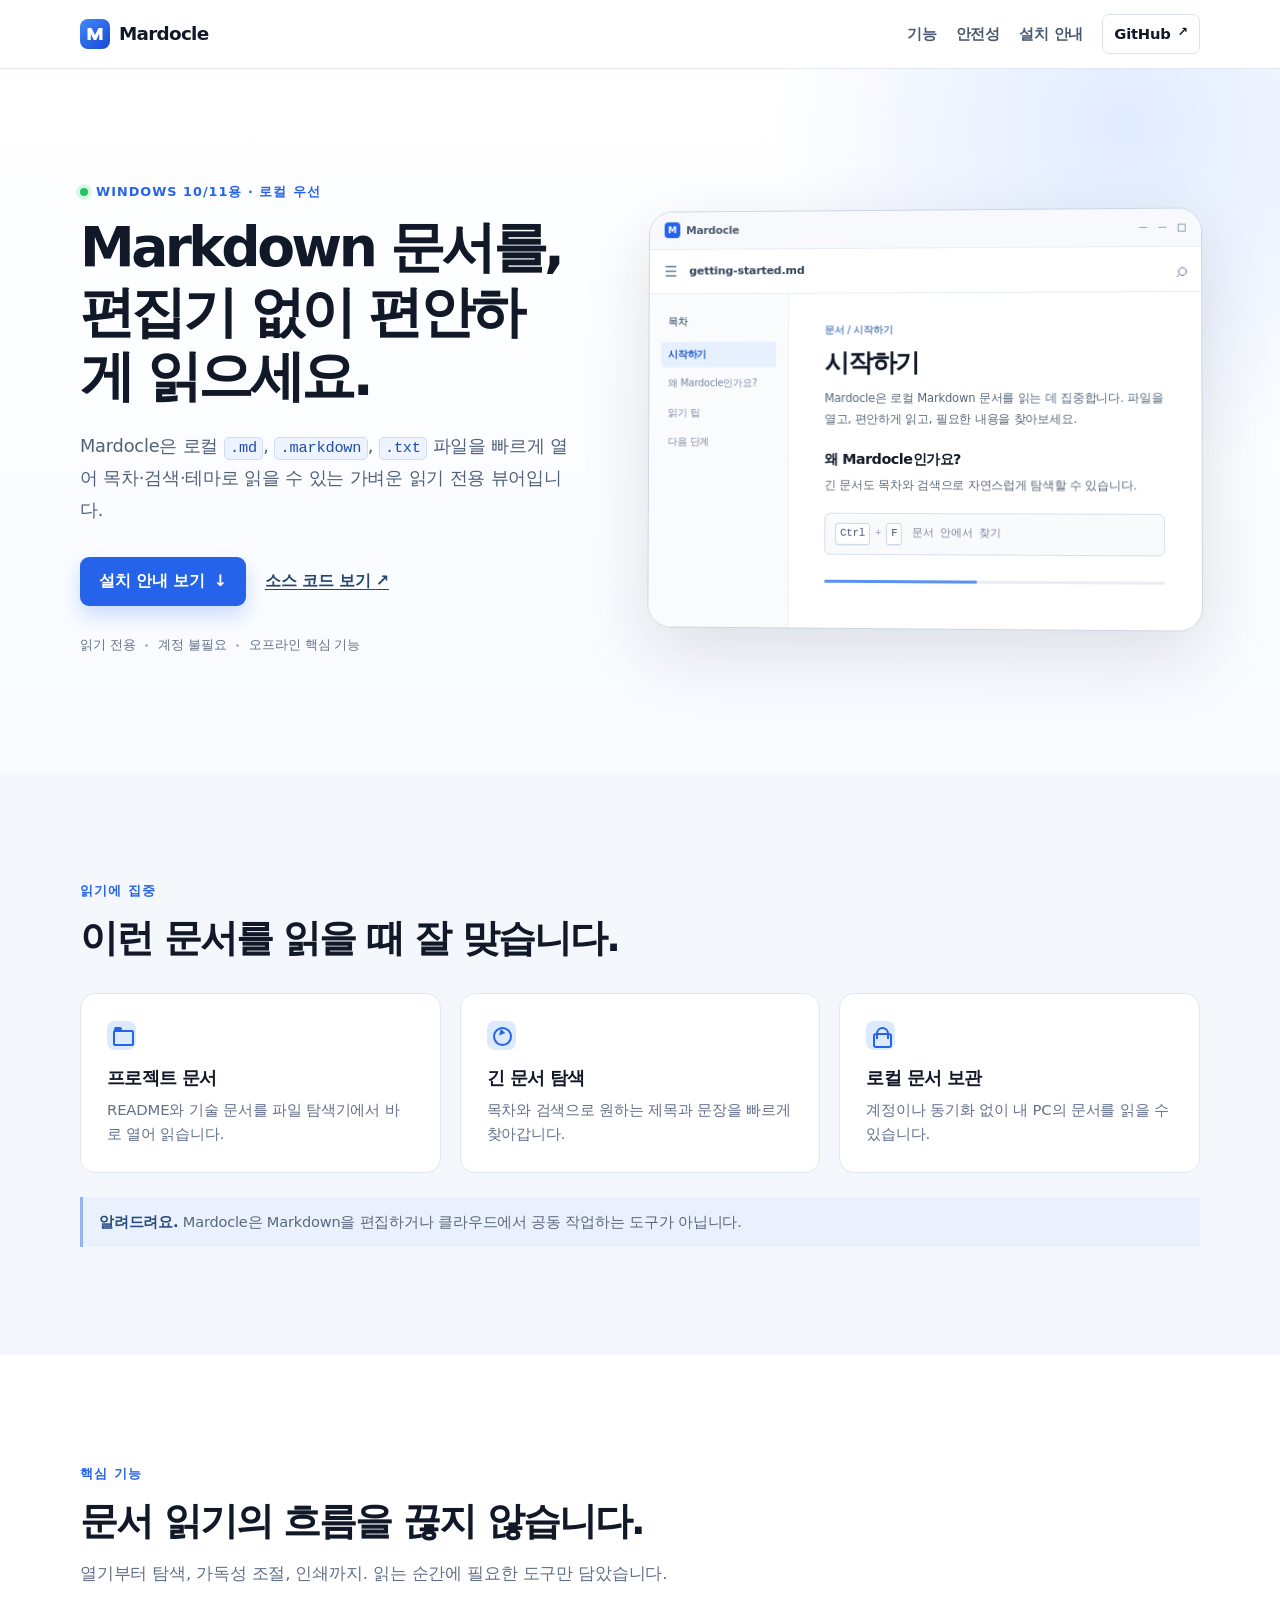
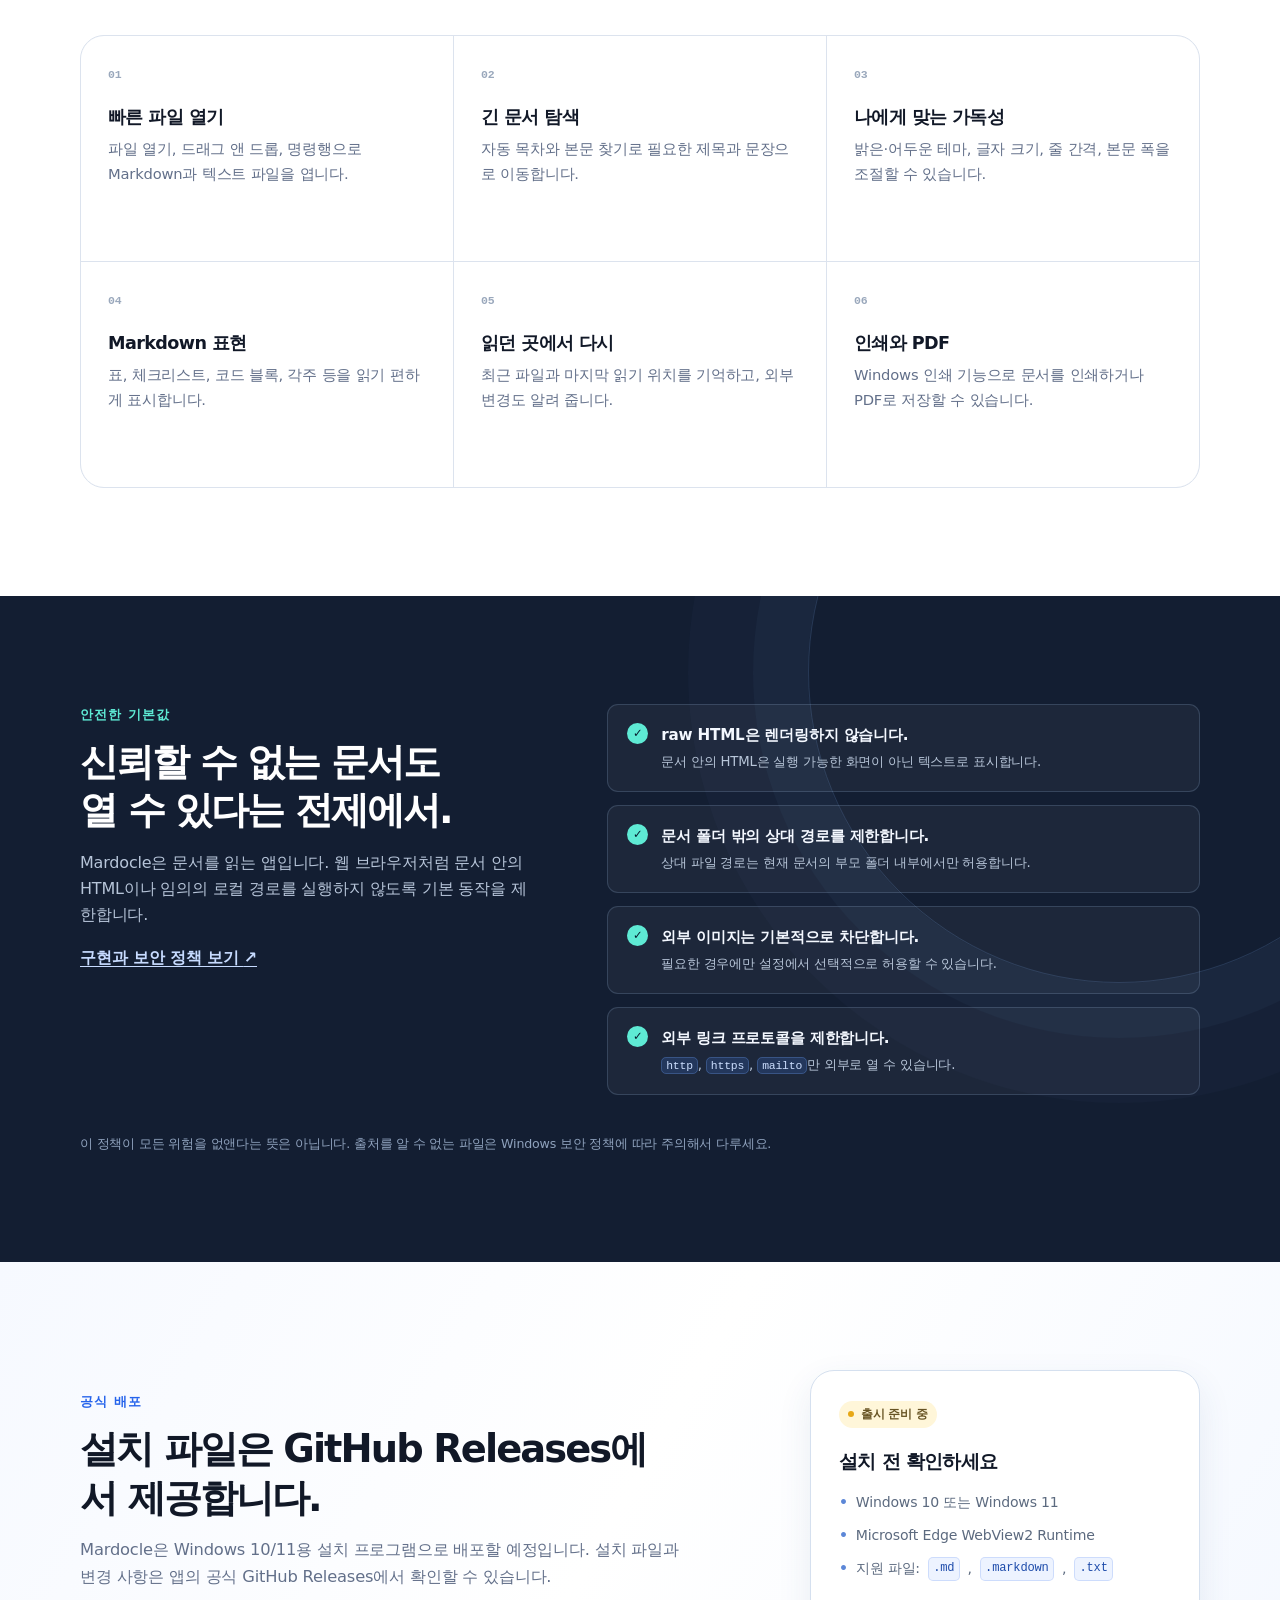
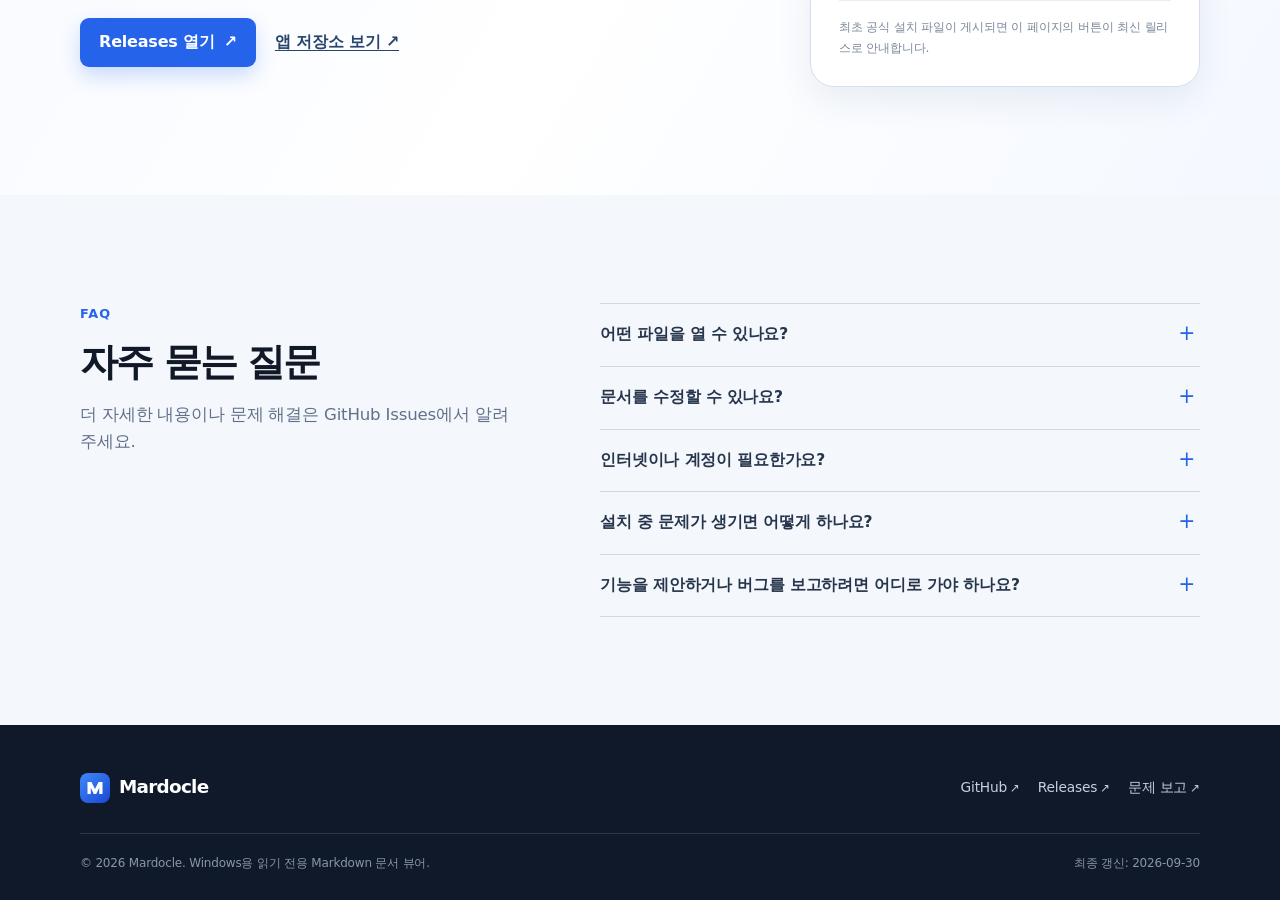
==== index.html @ ad7b530c "Add Mardocle website landing page" ====
<!doctype html>
<html lang="ko">
<head>
  <meta charset="utf-8">
  <meta name="viewport" content="width=device-width, initial-scale=1">
  <meta name="description" content="Mardocle은 Windows 10/11에서 로컬 Markdown 문서를 빠르고 안전하게 읽는 가벼운 읽기 전용 뷰어입니다.">
  <meta name="theme-color" content="#111827">
  <meta property="og:title" content="Mardocle — Windows용 읽기 전용 Markdown 뷰어">
  <meta property="og:description" content="로컬 Markdown 문서를 빠르고 안전하게 읽으세요.">
  <meta property="og:type" content="website">
  <meta property="og:url" content="https://mardocle.pages.dev/">
  <link rel="canonical" href="https://mardocle.pages.dev/">
  <link rel="icon" href="/assets/mardocle-mark.svg" type="image/svg+xml">
  <link rel="stylesheet" href="/styles.css">
  <title>Mardocle — Windows용 읽기 전용 Markdown 뷰어</title>
</head>
<body>
  <a class="skip-link" href="#main-content">본문으로 건너뛰기</a>

  <header class="site-header">
    <div class="container nav-shell">
      <a class="brand" href="#top" aria-label="Mardocle 홈">
        <img src="/assets/mardocle-mark.svg" width="32" height="32" alt="">
        <span>Mardocle</span>
      </a>
      <nav aria-label="주요 메뉴">
        <ul class="nav-list">
          <li><a href="#features">기능</a></li>
          <li><a href="#security">안전성</a></li>
          <li><a href="#download">설치 안내</a></li>
          <li><a class="nav-github" href="https://github.com/dpnzdy/mardocle" target="_blank" rel="noopener noreferrer">GitHub<span class="external-mark" aria-hidden="true">↗</span></a></li>
        </ul>
      </nav>
    </div>
  </header>

  <main id="main-content">
    <section id="top" class="hero section">
      <div class="container hero-grid">
        <div class="hero-copy">
          <p class="eyebrow"><span class="eyebrow-dot" aria-hidden="true"></span> Windows 10/11용 · 로컬 우선</p>
          <h1>Markdown 문서를,<br>편집기 없이 편안하게 읽으세요.</h1>
          <p class="hero-lead">Mardocle은 로컬 <code>.md</code>, <code>.markdown</code>, <code>.txt</code> 파일을 빠르게 열어 목차·검색·테마로 읽을 수 있는 가벼운 읽기 전용 뷰어입니다.</p>
          <div class="hero-actions">
            <a class="button button-primary" href="#download">설치 안내 보기 <span aria-hidden="true">↓</span></a>
            <a class="text-link" href="https://github.com/dpnzdy/mardocle" target="_blank" rel="noopener noreferrer">소스 코드 보기 <span aria-hidden="true">↗</span></a>
          </div>
          <ul class="hero-notes" aria-label="제품 요약">
            <li>읽기 전용</li>
            <li>계정 불필요</li>
            <li>오프라인 핵심 기능</li>
          </ul>
        </div>

        <div class="app-frame" aria-label="Mardocle 문서 읽기 화면 예시">
          <div class="window-titlebar">
            <span class="window-app"><span class="mini-mark" aria-hidden="true">M</span> Mardocle</span>
            <span class="window-controls" aria-hidden="true"><i></i><i></i><i></i></span>
          </div>
          <div class="window-toolbar">
            <span class="toolbar-button" aria-hidden="true">☰</span>
            <span class="toolbar-file">getting-started.md</span>
            <span class="toolbar-search" aria-hidden="true">⌕</span>
          </div>
          <div class="reader-layout">
            <aside class="toc-preview" aria-label="문서 목차 예시">
              <p>목차</p>
              <a class="active" href="#preview-title">시작하기</a>
              <a href="#preview-why">왜 Mardocle인가요?</a>
              <a href="#preview-tips">읽기 팁</a>
              <a href="#preview-next">다음 단계</a>
            </aside>
            <article class="doc-preview">
              <p class="preview-path">문서 / 시작하기</p>
              <h2 id="preview-title">시작하기</h2>
              <p>Mardocle은 로컬 Markdown 문서를 읽는 데 집중합니다. 파일을 열고, 편안하게 읽고, 필요한 내용을 찾아보세요.</p>
              <h3 id="preview-why">왜 Mardocle인가요?</h3>
              <p>긴 문서도 목차와 검색으로 자연스럽게 탐색할 수 있습니다.</p>
              <div class="preview-code"><span>Ctrl</span><b>+</b><span>F</span><em>문서 안에서 찾기</em></div>
              <div class="preview-progress"><span></span></div>
            </article>
          </div>
        </div>
      </div>
    </section>

    <section id="for-you" class="section section-soft">
      <div class="container">
        <div class="section-heading compact-heading">
          <p class="section-kicker">읽기에 집중</p>
          <h2>이런 문서를 읽을 때 잘 맞습니다.</h2>
        </div>
        <div class="use-grid">
          <article class="use-card">
            <span class="card-icon icon-folder" aria-hidden="true"></span>
            <h3>프로젝트 문서</h3>
            <p>README와 기술 문서를 파일 탐색기에서 바로 열어 읽습니다.</p>
          </article>
          <article class="use-card">
            <span class="card-icon icon-compass" aria-hidden="true"></span>
            <h3>긴 문서 탐색</h3>
            <p>목차와 검색으로 원하는 제목과 문장을 빠르게 찾아갑니다.</p>
          </article>
          <article class="use-card">
            <span class="card-icon icon-lock" aria-hidden="true"></span>
            <h3>로컬 문서 보관</h3>
            <p>계정이나 동기화 없이 내 PC의 문서를 읽을 수 있습니다.</p>
          </article>
        </div>
        <p class="scope-note"><strong>알려드려요.</strong> Mardocle은 Markdown을 편집하거나 클라우드에서 공동 작업하는 도구가 아닙니다.</p>
      </div>
    </section>

    <section id="features" class="section">
      <div class="container">
        <div class="section-heading">
          <p class="section-kicker">핵심 기능</p>
          <h2>문서 읽기의 흐름을 끊지 않습니다.</h2>
          <p>열기부터 탐색, 가독성 조절, 인쇄까지. 읽는 순간에 필요한 도구만 담았습니다.</p>
        </div>
        <div class="feature-grid">
          <article class="feature-card">
            <span class="feature-number">01</span>
            <h3>빠른 파일 열기</h3>
            <p>파일 열기, 드래그 앤 드롭, 명령행으로 Markdown과 텍스트 파일을 엽니다.</p>
          </article>
          <article class="feature-card">
            <span class="feature-number">02</span>
            <h3>긴 문서 탐색</h3>
            <p>자동 목차와 본문 찾기로 필요한 제목과 문장으로 이동합니다.</p>
          </article>
          <article class="feature-card">
            <span class="feature-number">03</span>
            <h3>나에게 맞는 가독성</h3>
            <p>밝은·어두운 테마, 글자 크기, 줄 간격, 본문 폭을 조절할 수 있습니다.</p>
          </article>
          <article class="feature-card">
            <span class="feature-number">04</span>
            <h3>Markdown 표현</h3>
            <p>표, 체크리스트, 코드 블록, 각주 등을 읽기 편하게 표시합니다.</p>
          </article>
          <article class="feature-card">
            <span class="feature-number">05</span>
            <h3>읽던 곳에서 다시</h3>
            <p>최근 파일과 마지막 읽기 위치를 기억하고, 외부 변경도 알려 줍니다.</p>
          </article>
          <article class="feature-card">
            <span class="feature-number">06</span>
            <h3>인쇄와 PDF</h3>
            <p>Windows 인쇄 기능으로 문서를 인쇄하거나 PDF로 저장할 수 있습니다.</p>
          </article>
        </div>
      </div>
    </section>

    <section id="security" class="section security-section">
      <div class="container security-grid">
        <div class="security-copy">
          <p class="section-kicker">안전한 기본값</p>
          <h2>신뢰할 수 없는 문서도<br>열 수 있다는 전제에서.</h2>
          <p>Mardocle은 문서를 읽는 앱입니다. 웹 브라우저처럼 문서 안의 HTML이나 임의의 로컬 경로를 실행하지 않도록 기본 동작을 제한합니다.</p>
          <a class="text-link light-link" href="https://github.com/dpnzdy/mardocle" target="_blank" rel="noopener noreferrer">구현과 보안 정책 보기 <span aria-hidden="true">↗</span></a>
        </div>
        <ul class="security-list">
          <li><span aria-hidden="true">✓</span><div><strong>raw HTML은 렌더링하지 않습니다.</strong><p>문서 안의 HTML은 실행 가능한 화면이 아닌 텍스트로 표시합니다.</p></div></li>
          <li><span aria-hidden="true">✓</span><div><strong>문서 폴더 밖의 상대 경로를 제한합니다.</strong><p>상대 파일 경로는 현재 문서의 부모 폴더 내부에서만 허용합니다.</p></div></li>
          <li><span aria-hidden="true">✓</span><div><strong>외부 이미지는 기본적으로 차단합니다.</strong><p>필요한 경우에만 설정에서 선택적으로 허용할 수 있습니다.</p></div></li>
          <li><span aria-hidden="true">✓</span><div><strong>외부 링크 프로토콜을 제한합니다.</strong><p><code>http</code>, <code>https</code>, <code>mailto</code>만 외부로 열 수 있습니다.</p></div></li>
        </ul>
      </div>
      <p class="security-disclaimer container">이 정책이 모든 위험을 없앤다는 뜻은 아닙니다. 출처를 알 수 없는 파일은 Windows 보안 정책에 따라 주의해서 다루세요.</p>
    </section>

    <section id="download" class="section section-download">
      <div class="container download-grid">
        <div>
          <p class="section-kicker">공식 배포</p>
          <h2>설치 파일은 GitHub Releases에서 제공합니다.</h2>
          <p class="download-copy">Mardocle은 Windows 10/11용 설치 프로그램으로 배포할 예정입니다. 설치 파일과 변경 사항은 앱의 공식 GitHub Releases에서 확인할 수 있습니다.</p>
          <div class="download-actions">
            <a class="button button-primary" href="https://github.com/dpnzdy/mardocle/releases" target="_blank" rel="noopener noreferrer">Releases 열기 <span aria-hidden="true">↗</span></a>
            <a class="text-link" href="https://github.com/dpnzdy/mardocle" target="_blank" rel="noopener noreferrer">앱 저장소 보기 <span aria-hidden="true">↗</span></a>
          </div>
        </div>
        <aside class="install-card" aria-label="설치 전 확인 사항">
          <div class="install-card-top"><span class="status-pill"><span aria-hidden="true"></span> 출시 준비 중</span></div>
          <h3>설치 전 확인하세요</h3>
          <ul>
            <li><span aria-hidden="true">•</span> Windows 10 또는 Windows 11</li>
            <li><span aria-hidden="true">•</span> Microsoft Edge WebView2 Runtime</li>
            <li><span aria-hidden="true">•</span> 지원 파일: <code>.md</code>, <code>.markdown</code>, <code>.txt</code></li>
          </ul>
          <p>최초 공식 설치 파일이 게시되면 이 페이지의 버튼이 최신 릴리스로 안내합니다.</p>
        </aside>
      </div>
    </section>

    <section id="faq" class="section section-soft">
      <div class="container faq-layout">
        <div class="section-heading compact-heading">
          <p class="section-kicker">FAQ</p>
          <h2>자주 묻는 질문</h2>
          <p>더 자세한 내용이나 문제 해결은 GitHub Issues에서 알려 주세요.</p>
        </div>
        <div class="faq-list">
          <details>
            <summary>어떤 파일을 열 수 있나요?</summary>
            <p><code>.md</code>, <code>.markdown</code>, <code>.txt</code> 파일을 지원합니다.</p>
          </details>
          <details>
            <summary>문서를 수정할 수 있나요?</summary>
            <p>아니요. Mardocle은 문서를 안전하고 편안하게 읽는 데 집중하는 읽기 전용 뷰어입니다.</p>
          </details>
          <details>
            <summary>인터넷이나 계정이 필요한가요?</summary>
            <p>핵심 문서 읽기 기능은 로컬에서 동작하며 계정이 필요하지 않습니다. 외부 이미지나 외부 링크를 열면 네트워크 연결이 사용될 수 있습니다.</p>
          </details>
          <details>
            <summary>설치 중 문제가 생기면 어떻게 하나요?</summary>
            <p>설치 파일이 공식 릴리스로 게시된 뒤, 앱 버전과 Windows 버전을 포함해 GitHub Issues에 알려 주세요. 문서 내용이나 민감한 파일 경로는 공개 이슈에 올리지 마세요.</p>
          </details>
          <details>
            <summary>기능을 제안하거나 버그를 보고하려면 어디로 가야 하나요?</summary>
            <p><a href="https://github.com/dpnzdy/mardocle/issues" target="_blank" rel="noopener noreferrer">Mardocle GitHub Issues<span class="external-mark" aria-hidden="true">↗</span></a>에서 알려 주세요.</p>
          </details>
        </div>
      </div>
    </section>
  </main>

  <footer class="site-footer">
    <div class="container footer-top">
      <a class="brand footer-brand" href="#top" aria-label="Mardocle 홈">
        <img src="/assets/mardocle-mark.svg" width="32" height="32" alt="">
        <span>Mardocle</span>
      </a>
      <div class="footer-links">
        <a href="https://github.com/dpnzdy/mardocle" target="_blank" rel="noopener noreferrer">GitHub<span class="external-mark" aria-hidden="true">↗</span></a>
        <a href="https://github.com/dpnzdy/mardocle/releases" target="_blank" rel="noopener noreferrer">Releases<span class="external-mark" aria-hidden="true">↗</span></a>
        <a href="https://github.com/dpnzdy/mardocle/issues" target="_blank" rel="noopener noreferrer">문제 보고<span class="external-mark" aria-hidden="true">↗</span></a>
      </div>
    </div>
    <div class="container footer-bottom">
      <p>© 2026 Mardocle. Windows용 읽기 전용 Markdown 문서 뷰어.</p>
      <p>최종 갱신: 2026-09-30</p>
    </div>
  </footer>
</body>
</html>
---- styles.css ----
:root {
  --ink: #172033;
  --muted: #63708a;
  --line: #dce3ee;
  --paper: #ffffff;
  --soft: #f4f7fb;
  --soft-strong: #e8eef7;
  --navy: #111827;
  --blue: #2563eb;
  --blue-dark: #1d4ed8;
  --mint: #5eead4;
  --radius-lg: 24px;
  --radius-md: 15px;
  --shadow: 0 24px 70px rgba(23, 32, 51, .13);
  --content: 1120px;
  color-scheme: light dark;
}

* { box-sizing: border-box; }
html { scroll-behavior: smooth; }
body {
  margin: 0;
  min-width: 320px;
  color: var(--ink);
  background: var(--paper);
  font-family: "Segoe UI", "Malgun Gothic", "Apple SD Gothic Neo", system-ui, sans-serif;
  font-size: 16px;
  line-height: 1.65;
  letter-spacing: -0.012em;
}

img { display: block; max-width: 100%; }
a { color: inherit; text-decoration-thickness: 1px; text-underline-offset: 3px; }
a:hover { color: var(--blue); }
code {
  padding: .08em .35em;
  border: 1px solid rgba(37, 99, 235, .16);
  border-radius: 5px;
  color: #1e4cab;
  background: #edf3ff;
  font-family: Consolas, "Cascadia Code", monospace;
  font-size: .86em;
}

.container { width: min(calc(100% - 48px), var(--content)); margin-inline: auto; }
.section { padding: 108px 0; }
.section-soft { background: var(--soft); }
.skip-link {
  position: fixed; z-index: 10; top: 10px; left: 10px; transform: translateY(-160%);
  padding: .7rem 1rem; border-radius: 8px; color: #fff; background: var(--blue); font-weight: 700;
}
.skip-link:focus { transform: translateY(0); outline: 3px solid #93c5fd; outline-offset: 2px; }

.site-header { position: sticky; z-index: 4; top: 0; border-bottom: 1px solid rgba(220, 227, 238, .84); background: rgba(255, 255, 255, .91); backdrop-filter: blur(12px); }
.nav-shell { display: flex; min-height: 68px; align-items: center; justify-content: space-between; gap: 24px; }
.brand { display: inline-flex; flex: 0 0 auto; align-items: center; gap: 9px; color: var(--navy); font-size: 1.15rem; font-weight: 800; letter-spacing: -.04em; text-decoration: none; }
.brand:hover { color: var(--navy); }
.brand img { width: 30px; height: 30px; }
.nav-list { display: flex; flex-wrap: wrap; align-items: center; justify-content: flex-end; gap: 4px 19px; margin: 0; padding: 0; list-style: none; }
.nav-list a { color: #4b5871; font-size: .92rem; font-weight: 650; text-decoration: none; }
.nav-list a:hover { color: var(--blue); }
.nav-list .nav-github { display: inline-flex; gap: 4px; padding: 7px 11px; border: 1px solid var(--line); border-radius: 7px; color: var(--navy); }
.nav-list .nav-github:hover { border-color: #b9c8e0; background: var(--soft); }
.external-mark { display: inline-block; margin-left: 3px; font-size: .86em; }

.hero { overflow: hidden; padding-top: 112px; padding-bottom: 116px; background: radial-gradient(circle at 88% 8%, #e1ebff 0, rgba(225, 235, 255, 0) 27%), linear-gradient(180deg, #fff 0%, #f8fbff 100%); }
.hero-grid { display: grid; grid-template-columns: minmax(0, .94fr) minmax(440px, 1.06fr); align-items: center; gap: 72px; }
.eyebrow, .section-kicker { margin: 0 0 13px; color: var(--blue); font-size: .8rem; font-weight: 800; letter-spacing: .08em; text-transform: uppercase; }
.eyebrow { display: flex; align-items: center; gap: 8px; }
.eyebrow-dot { width: 8px; height: 8px; border-radius: 50%; background: #22c55e; box-shadow: 0 0 0 4px rgba(34, 197, 94, .15); }
h1, h2, h3, p { margin-top: 0; }
h1 { max-width: 650px; margin-bottom: 23px; color: var(--navy); font-size: clamp(2.45rem, 4.3vw, 4.25rem); line-height: 1.17; letter-spacing: -.065em; }
h2 { margin-bottom: 15px; color: var(--navy); font-size: clamp(1.9rem, 3vw, 2.85rem); line-height: 1.26; letter-spacing: -.05em; }
h3 { color: var(--navy); line-height: 1.35; letter-spacing: -.035em; }
.hero-lead { max-width: 580px; margin-bottom: 30px; color: #526078; font-size: 1.11rem; line-height: 1.8; }
.hero-actions, .download-actions { display: flex; flex-wrap: wrap; align-items: center; gap: 19px; }
.button { display: inline-flex; align-items: center; justify-content: center; gap: 9px; min-height: 49px; padding: 11px 19px; border-radius: 9px; font-weight: 800; text-decoration: none; transition: transform .16s ease, background .16s ease, box-shadow .16s ease; }
.button-primary { color: #fff; background: var(--blue); box-shadow: 0 9px 20px rgba(37, 99, 235, .22); }
.button-primary:hover { color: #fff; background: var(--blue-dark); transform: translateY(-1px); box-shadow: 0 12px 26px rgba(37, 99, 235, .28); }
.text-link { color: #28456d; font-weight: 750; }
.text-link:hover { color: var(--blue); }
.hero-notes { display: flex; flex-wrap: wrap; gap: 0; margin: 28px 0 0; padding: 0; color: #65728a; font-size: .84rem; list-style: none; }
.hero-notes li { display: flex; align-items: center; }
.hero-notes li + li::before { content: ""; width: 3px; height: 3px; margin: 0 10px; border-radius: 50%; background: #aab6c8; }

.app-frame { overflow: hidden; border: 1px solid #cbd6e5; border-radius: var(--radius-lg); background: #fff; box-shadow: var(--shadow); transform: perspective(1400px) rotateY(-3deg) rotateX(1deg); }
.window-titlebar { display: flex; height: 38px; align-items: center; justify-content: space-between; padding: 0 15px; border-bottom: 1px solid #e7edf4; color: #49566c; background: #f7f9fc; font-size: .67rem; }
.window-app { display: flex; align-items: center; gap: 6px; font-weight: 650; }
.mini-mark { display: grid; width: 16px; height: 16px; place-items: center; border-radius: 4px; color: #fff; background: #2563eb; font-size: 9px; font-weight: 850; }
.window-controls { display: flex; align-items: center; gap: 11px; }
.window-controls i { display: block; width: 8px; height: 1px; background: #97a2b5; }
.window-controls i:last-child { width: 8px; height: 8px; border: 1px solid #97a2b5; background: transparent; }
.window-toolbar { display: flex; height: 45px; align-items: center; gap: 12px; padding: 0 15px; border-bottom: 1px solid #e8edf5; color: #8290a4; background: #fff; font-size: .7rem; }
.toolbar-button { font-size: 15px; color: #64748b; }
.toolbar-file { flex: 1; color: #344258; font-weight: 650; }
.toolbar-search { font-size: 20px; line-height: 1; }
.reader-layout { display: grid; min-height: 335px; grid-template-columns: 142px minmax(0, 1fr); background: #fff; }
.toc-preview { padding: 20px 12px; border-right: 1px solid #edf0f5; background: #fafbfd; font-size: .62rem; }
.toc-preview p { margin: 0 0 12px 7px; color: #64748b; font-size: .61rem; font-weight: 800; }
.toc-preview a { display: block; overflow: hidden; margin-bottom: 3px; padding: 5px 7px; border-radius: 4px; color: #77859a; text-decoration: none; text-overflow: ellipsis; white-space: nowrap; }
.toc-preview a.active { color: #1554c0; background: #e7f0ff; font-weight: 750; }
.doc-preview { padding: 29px 36px 25px; }
.preview-path { margin-bottom: 9px; color: #5f84bf; font-size: .61rem; font-weight: 700; }
.doc-preview h2 { margin-bottom: 10px; font-size: 1.55rem; }
.doc-preview h3 { margin: 20px 0 6px; font-size: .9rem; }
.doc-preview > p:not(.preview-path) { margin-bottom: 0; color: #59677a; font-size: .72rem; line-height: 1.8; }
.preview-code { display: flex; align-items: center; gap: 5px; margin-top: 17px; padding: 9px 10px; border: 1px solid #d8e0ec; border-radius: 6px; color: #405268; background: #f8fafc; font-family: Consolas, monospace; font-size: .67rem; }
.preview-code span { padding: 1px 4px; border: 1px solid #ced8e6; border-radius: 3px; background: #fff; box-shadow: 0 1px 1px rgba(0,0,0,.06); }
.preview-code b { color: #94a3b8; font-weight: 500; }
.preview-code em { margin-left: 5px; color: #78869a; font-family: inherit; font-style: normal; }
.preview-progress { height: 3px; margin-top: 25px; border-radius: 2px; background: #e9eef5; }
.preview-progress span { display: block; width: 45%; height: 100%; border-radius: inherit; background: #5a91f5; }

.section-heading { max-width: 650px; margin-bottom: 47px; }
.section-heading > p:last-child { margin-bottom: 0; color: var(--muted); font-size: 1.04rem; }
.compact-heading { margin-bottom: 30px; }
.use-grid { display: grid; grid-template-columns: repeat(3, 1fr); gap: 19px; }
.use-card { padding: 27px 26px 25px; border: 1px solid #dfe7f1; border-radius: var(--radius-md); background: #fff; }
.use-card h3 { margin: 17px 0 7px; font-size: 1.1rem; }
.use-card p { margin-bottom: 0; color: var(--muted); font-size: .93rem; }
.card-icon { position: relative; display: block; width: 29px; height: 29px; border-radius: 8px; background: #dceafe; }
.icon-folder::before { position: absolute; top: 9px; left: 6px; width: 17px; height: 12px; border: 2px solid #2563eb; border-radius: 2px; content: ""; }
.icon-folder::after { position: absolute; top: 6px; left: 7px; width: 8px; height: 5px; border-radius: 2px 2px 0 0; background: #2563eb; content: ""; }
.icon-compass::before { position: absolute; top: 6px; left: 6px; width: 15px; height: 15px; border: 2px solid #2563eb; border-radius: 50%; content: ""; }
.icon-compass::after { position: absolute; top: 10px; left: 13px; width: 0; height: 0; border-top: 6px solid #2563eb; border-right: 3px solid transparent; border-left: 3px solid transparent; content: ""; transform: rotate(42deg); transform-origin: 50% 0; }
.icon-lock::before { position: absolute; top: 12px; left: 7px; width: 15px; height: 11px; border: 2px solid #2563eb; border-radius: 3px; content: ""; }
.icon-lock::after { position: absolute; top: 6px; left: 10px; width: 9px; height: 10px; border: 2px solid #2563eb; border-bottom: 0; border-radius: 8px 8px 0 0; content: ""; }
.scope-note { margin: 24px 0 0; padding: 13px 16px; border-left: 3px solid #93b4ee; color: #59677c; background: #eaf1fc; font-size: .91rem; }
.scope-note strong { color: #294c80; }

.feature-grid { display: grid; grid-template-columns: repeat(3, 1fr); gap: 1px; overflow: hidden; border: 1px solid var(--line); border-radius: var(--radius-lg); background: var(--line); }
.feature-card { min-height: 225px; padding: 29px 27px; background: #fff; }
.feature-number { display: block; margin-bottom: 22px; color: #9aa8bc; font-family: Consolas, monospace; font-size: .72rem; font-weight: 700; }
.feature-card h3 { margin-bottom: 8px; font-size: 1.1rem; }
.feature-card p { margin-bottom: 0; color: var(--muted); font-size: .92rem; }

.security-section { position: relative; overflow: hidden; color: #dce7f7; background: #131e32; }
.security-section::before { position: absolute; top: -235px; right: -150px; width: 620px; height: 620px; border: 1px solid rgba(121, 164, 231, .2); border-radius: 50%; box-shadow: 0 0 0 55px rgba(121, 164, 231, .04), 0 0 0 120px rgba(121, 164, 231, .025); content: ""; }
.security-grid { position: relative; display: grid; grid-template-columns: .86fr 1.14fr; align-items: start; gap: 80px; }
.security-copy { max-width: 475px; }
.security-section .section-kicker { color: var(--mint); }
.security-section h2 { color: #fff; }
.security-copy > p:not(.section-kicker) { color: #b7c5d9; }
.light-link { color: #c7dbff; }
.light-link:hover { color: #fff; }
.security-list { display: grid; gap: 13px; margin: 0; padding: 0; list-style: none; }
.security-list li { display: flex; gap: 13px; padding: 18px 19px; border: 1px solid rgba(173, 203, 245, .18); border-radius: 11px; background: rgba(255,255,255,.045); }
.security-list > li > span { display: grid; flex: 0 0 auto; width: 21px; height: 21px; place-items: center; border-radius: 50%; color: #071c2e; background: var(--mint); font-size: .72rem; font-weight: 900; }
.security-list strong { display: block; color: #f4f8ff; font-size: .95rem; }
.security-list p { margin: 3px 0 0; color: #b8c6d9; font-size: .83rem; }
.security-list code { border-color: rgba(121, 173, 255, .25); color: #cddfff; background: rgba(52, 104, 190, .25); }
.security-disclaimer { position: relative; margin-top: 39px; margin-bottom: 0; color: #8fa2bd; font-size: .79rem; }

.section-download { background: linear-gradient(120deg, #f6f9ff 0%, #fff 48%, #f4f8ff 100%); }
.download-grid { display: grid; grid-template-columns: minmax(0, 1fr) 390px; align-items: center; gap: 75px; }
.download-grid h2 { max-width: 600px; }
.download-copy { max-width: 600px; margin-bottom: 27px; color: var(--muted); font-size: 1.02rem; }
.install-card { padding: 28px; border: 1px solid #d5e0ef; border-radius: var(--radius-lg); background: #fff; box-shadow: 0 13px 35px rgba(48, 78, 124, .09); }
.install-card-top { margin-bottom: 21px; }
.status-pill { display: inline-flex; align-items: center; gap: 7px; padding: 4px 9px; border-radius: 999px; color: #675323; background: #fff6d9; font-size: .72rem; font-weight: 750; }
.status-pill span { width: 6px; height: 6px; border-radius: 50%; background: #e7a715; }
.install-card h3 { margin-bottom: 17px; font-size: 1.16rem; }
.install-card ul { display: grid; gap: 10px; margin: 0; padding: 0; color: #5c6a7f; list-style: none; font-size: .88rem; }
.install-card li { display: flex; align-items: flex-start; gap: 8px; }
.install-card li > span { color: #5c87d7; font-weight: 800; }
.install-card p { margin: 19px 0 0; padding-top: 16px; border-top: 1px solid #e7edf5; color: #7a8699; font-size: .78rem; }

.faq-layout { display: grid; grid-template-columns: .85fr 1.15fr; gap: 77px; }
.faq-list { border-top: 1px solid #cfd9e6; }
details { border-bottom: 1px solid #cfd9e6; }
summary { position: relative; padding: 18px 31px 18px 0; color: #26354c; cursor: pointer; font-size: .97rem; font-weight: 750; list-style: none; }
summary::-webkit-details-marker { display: none; }
summary::after { position: absolute; top: 19px; right: 5px; color: var(--blue); content: "+"; font-size: 1.27rem; font-weight: 400; line-height: 1; }
details[open] summary::after { content: "−"; }
details p { margin: -3px 0 18px; color: var(--muted); font-size: .9rem; }
details p a { color: #255bc4; }

.site-footer { padding: 47px 0 26px; color: #b8c3d2; background: #10192a; }
.footer-top { display: flex; align-items: center; justify-content: space-between; gap: 24px; padding-bottom: 30px; border-bottom: 1px solid rgba(196, 210, 231, .16); }
.footer-brand { color: #fff; }
.footer-brand:hover { color: #fff; }
.footer-links { display: flex; flex-wrap: wrap; gap: 18px; }
.footer-links a { color: #c6d0df; font-size: .86rem; text-decoration: none; }
.footer-links a:hover { color: #fff; }
.footer-bottom { display: flex; justify-content: space-between; gap: 15px; padding-top: 20px; color: #8896a9; font-size: .75rem; }
.footer-bottom p { margin: 0; }

.not-found {
  display: grid;
  width: min(calc(100% - 48px), 680px);
  min-height: 100vh;
  align-content: center;
  justify-items: start;
  margin: auto;
  padding: 70px 0;
}
.not-found .brand { margin-bottom: 72px; }
.not-found .section-kicker { margin-bottom: 12px; }
.not-found h1 { margin-bottom: 18px; }
.not-found > p:not(.section-kicker) { max-width: 495px; margin-bottom: 29px; color: var(--muted); font-size: 1.04rem; }

:focus-visible { outline: 3px solid #79a9ff; outline-offset: 3px; }

@media (max-width: 880px) {
  .hero-grid, .security-grid, .download-grid, .faq-layout { grid-template-columns: 1fr; gap: 46px; }
  .hero { padding-top: 76px; }
  .app-frame { max-width: 620px; transform: none; }
  .security-copy { max-width: 610px; }
  .section-heading { margin-bottom: 35px; }
}

@media (max-width: 640px) {
  .container { width: min(calc(100% - 34px), var(--content)); }
  .section { padding: 73px 0; }
  .nav-shell { min-height: 62px; align-items: flex-start; flex-direction: column; gap: 5px; padding: 12px 0; }
  .nav-list { justify-content: flex-start; gap: 3px 14px; }
  .nav-list a { font-size: .81rem; }
  .nav-list .nav-github { padding: 0; border: 0; }
  h1 { font-size: clamp(2.25rem, 11vw, 3rem); }
  h2 { font-size: clamp(1.75rem, 8vw, 2.25rem); }
  .hero { padding-top: 62px; padding-bottom: 73px; }
  .hero-grid { gap: 45px; }
  .hero-lead { font-size: 1rem; }
  .hero-actions, .download-actions { align-items: flex-start; flex-direction: column; gap: 15px; }
  .button { width: 100%; }
  .app-frame { border-radius: 15px; }
  .reader-layout { min-height: 277px; grid-template-columns: 106px minmax(0, 1fr); }
  .toc-preview { padding: 14px 7px; }
  .toc-preview a { padding: 4px; font-size: .52rem; }
  .doc-preview { padding: 21px 18px; }
  .doc-preview h2 { font-size: 1.22rem; }
  .doc-preview > p:not(.preview-path) { font-size: .64rem; }
  .preview-code em { display: none; }
  .use-grid, .feature-grid { grid-template-columns: 1fr; }
  .feature-card { min-height: auto; padding: 24px; }
  .feature-number { margin-bottom: 15px; }
  .security-grid { gap: 36px; }
  .security-list li { padding: 15px; }
  .security-list strong { font-size: .88rem; }
  .security-list p { font-size: .78rem; }
  .download-grid, .faq-layout { gap: 37px; }
  .install-card { padding: 23px; }
  .footer-top, .footer-bottom { align-items: flex-start; flex-direction: column; }
  .footer-bottom { gap: 6px; }
  .not-found { width: min(calc(100% - 34px), 680px); }
  .not-found .brand { margin-bottom: 55px; }
}

@media (prefers-color-scheme: dark) {
  :root { --ink: #e5ecf8; --muted: #aab7ca; --line: #344154; --paper: #101827; --soft: #151f2e; --soft-strong: #202d40; --navy: #f4f8ff; }
  body { background: var(--paper); }
  code { border-color: #36517d; color: #b9d2ff; background: #1a2a44; }
  .site-header { border-color: #2b384a; background: rgba(16, 24, 39, .91); }
  .brand, .brand:hover, .nav-list .nav-github { color: #f4f8ff; }
  .nav-list a { color: #c4cedc; }
  .nav-list .nav-github { border-color: #3b4b61; }
  .nav-list .nav-github:hover { background: #1e2a3d; }
  .hero { background: radial-gradient(circle at 88% 8%, #203c68 0, rgba(32,60,104,0) 27%), linear-gradient(180deg, #101827 0%, #131e2d 100%); }
  .hero-lead { color: #b3c0d1; }
  .text-link { color: #b9d4ff; }
  .app-frame { border-color: #42536c; box-shadow: 0 24px 70px rgba(0,0,0,.36); }
  .window-titlebar, .window-toolbar, .reader-layout, .doc-preview { background: #172131; }
  .window-titlebar, .window-toolbar { border-color: #2d3a4e; }
  .toolbar-file, .doc-preview h2 { color: #e8eef8; }
  .toc-preview { border-color: #2a3749; background: #131c2a; }
  .toc-preview a.active { color: #b9d4ff; background: #223e68; }
  .doc-preview > p:not(.preview-path) { color: #b6c3d5; }
  .preview-code { border-color: #34455d; color: #cbd8e9; background: #111a28; }
  .preview-code span { border-color: #3b4a5e; background: #1e2a3b; }
  .preview-progress { background: #354155; }
  .use-card, .feature-card, .install-card { border-color: #344255; background: #172131; }
  .scope-note { color: #bdc9d9; background: #1d304c; }
  .scope-note strong { color: #c9ddff; }
  .feature-grid { border-color: #344255; background: #344255; }
  .section-download { background: linear-gradient(120deg, #111c2d, #101827 48%, #172335); }
  .status-pill { color: #ffe7a3; background: #48380e; }
  .install-card p { border-color: #344255; color: #a6b4c7; }
  .faq-list, details { border-color: #39475a; }
  summary { color: #dce6f4; }
  .section-soft { background: var(--soft); }
}

@media (prefers-reduced-motion: reduce) {
  html { scroll-behavior: auto; }
  *, *::before, *::after { transition-duration: .01ms !important; animation-duration: .01ms !important; animation-iteration-count: 1 !important; }
}
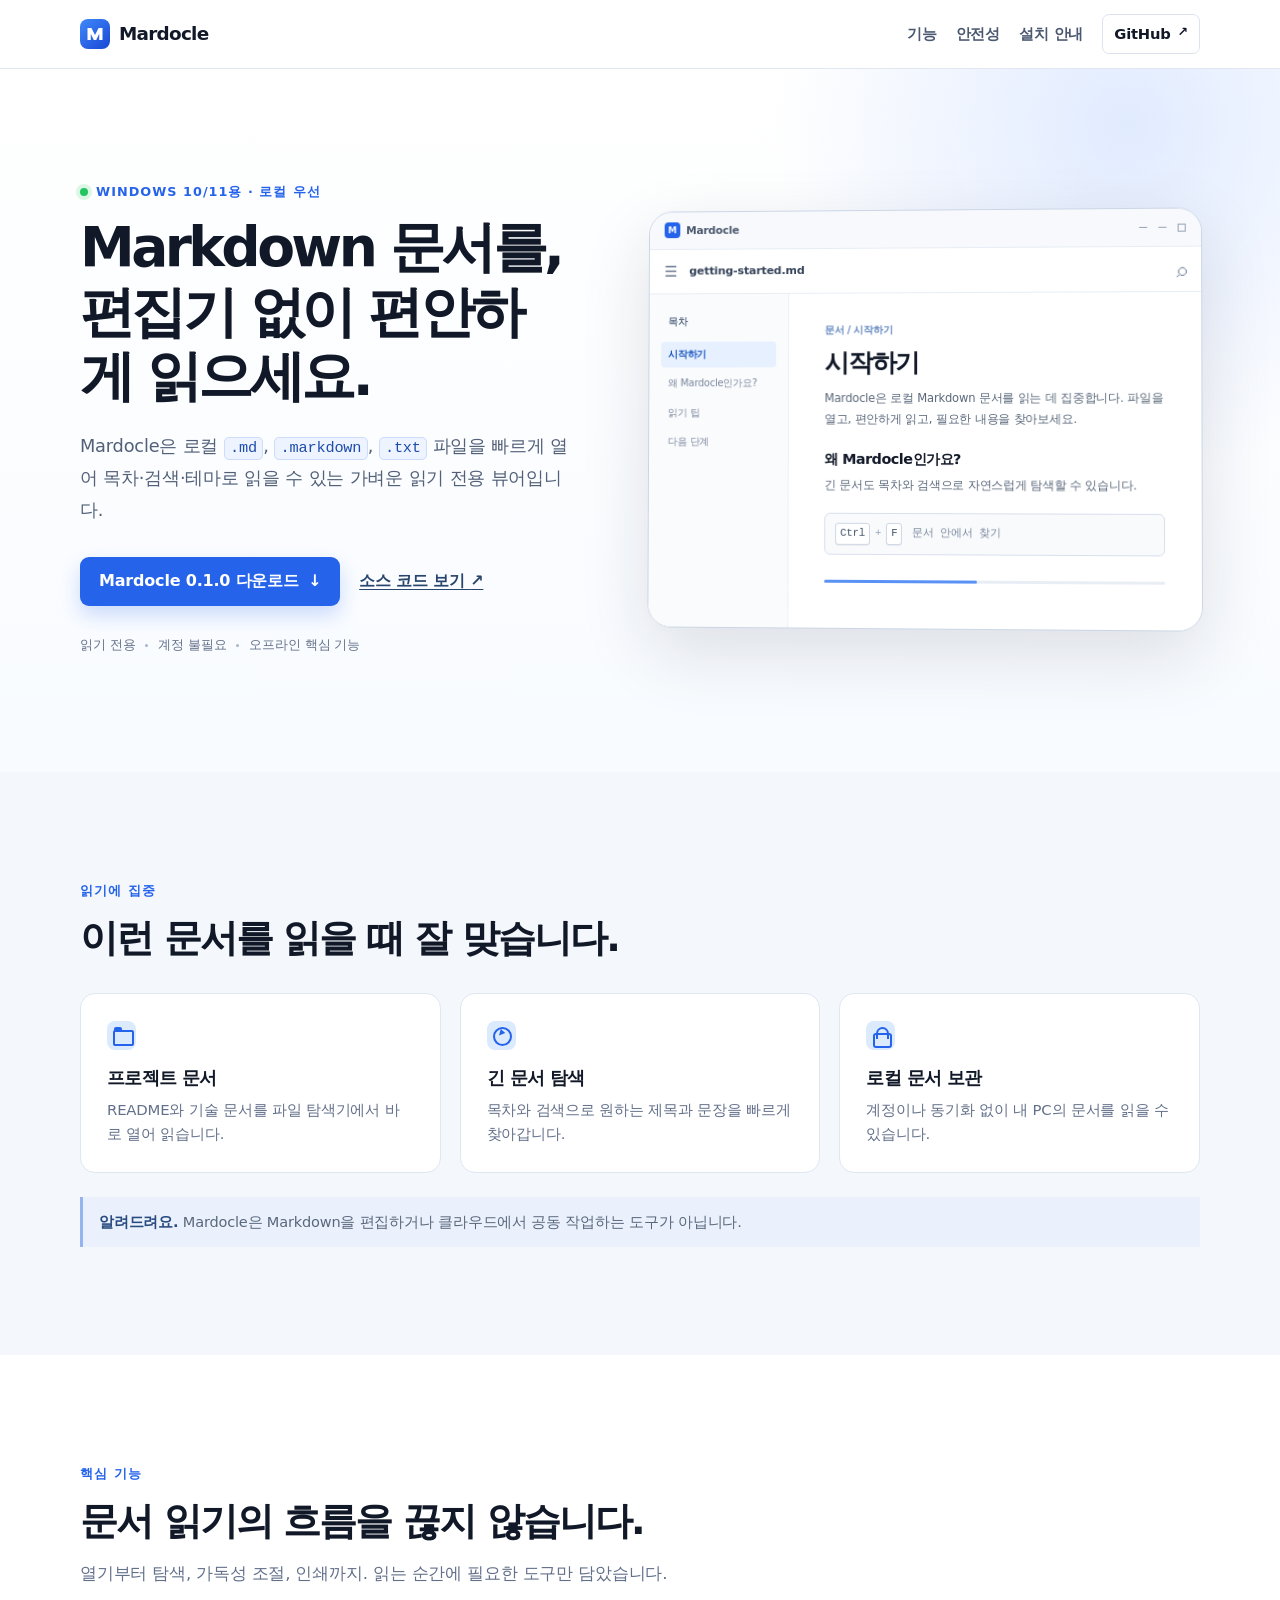
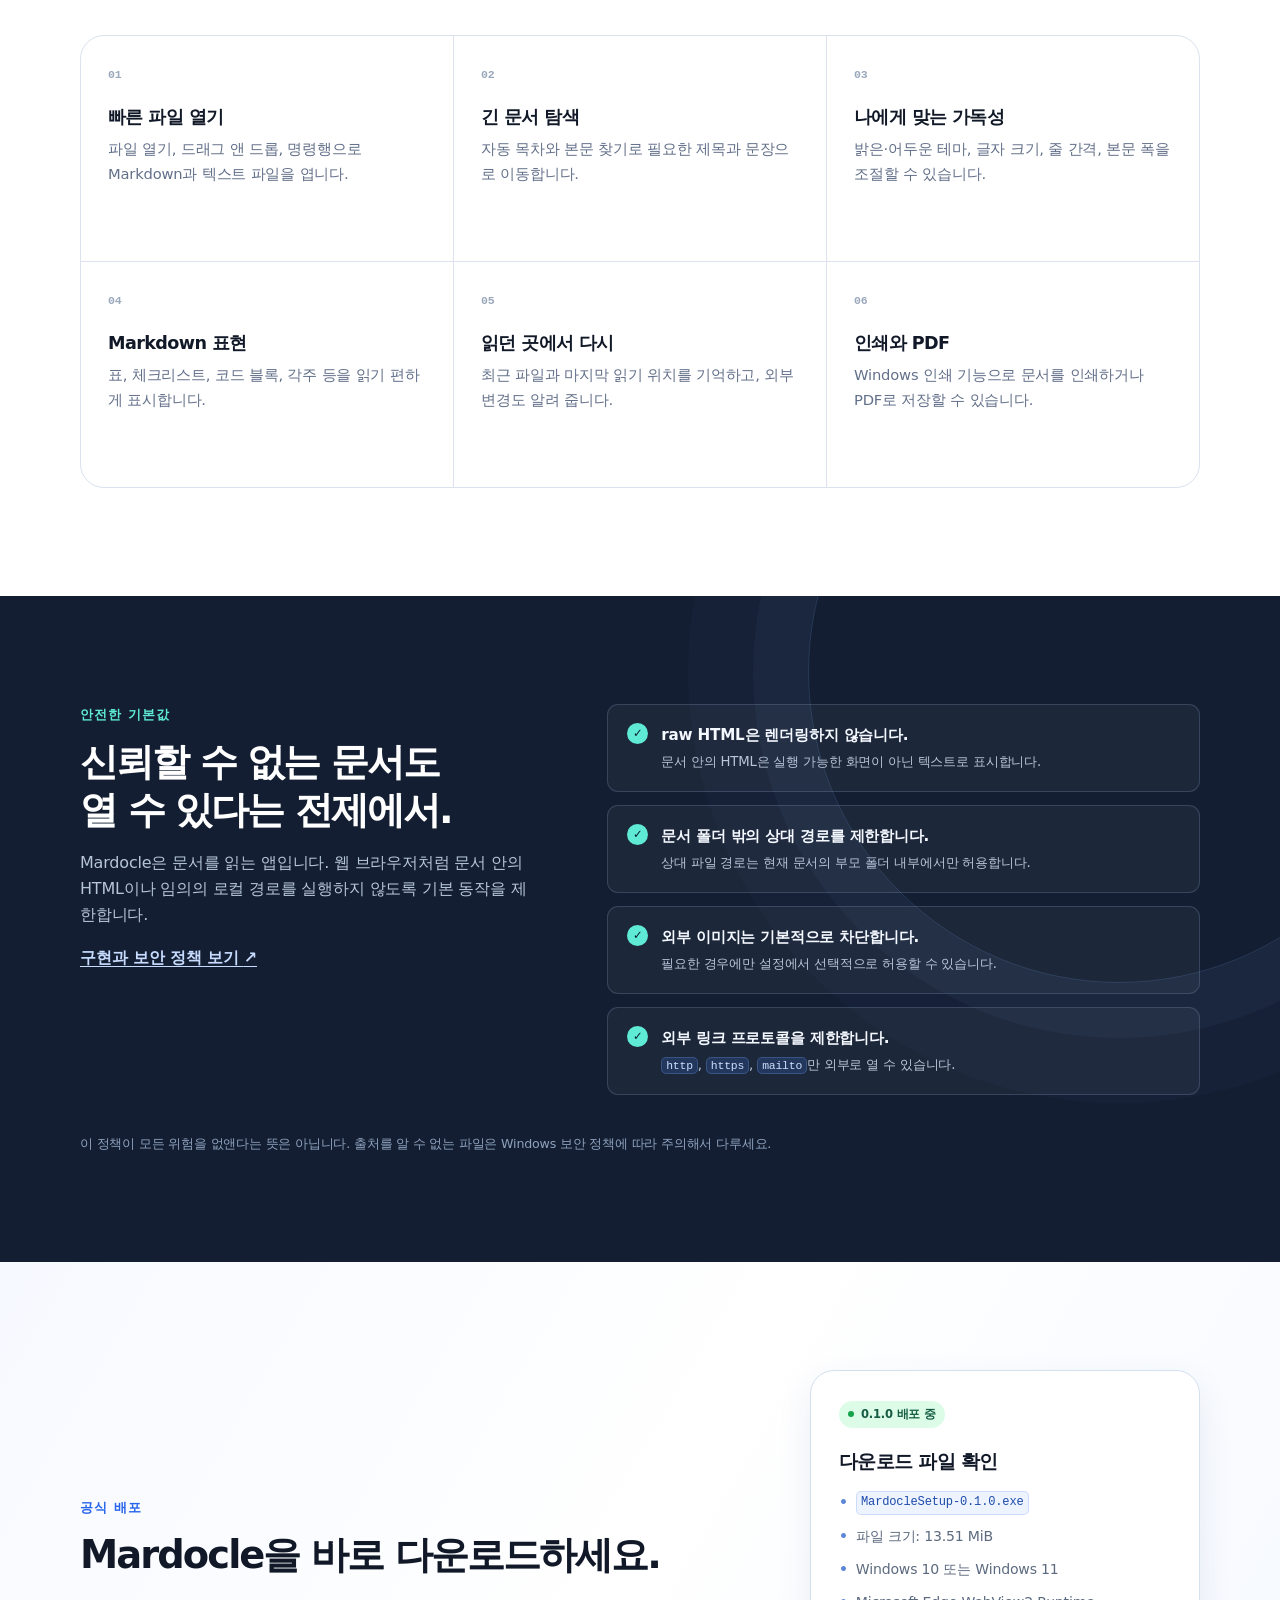
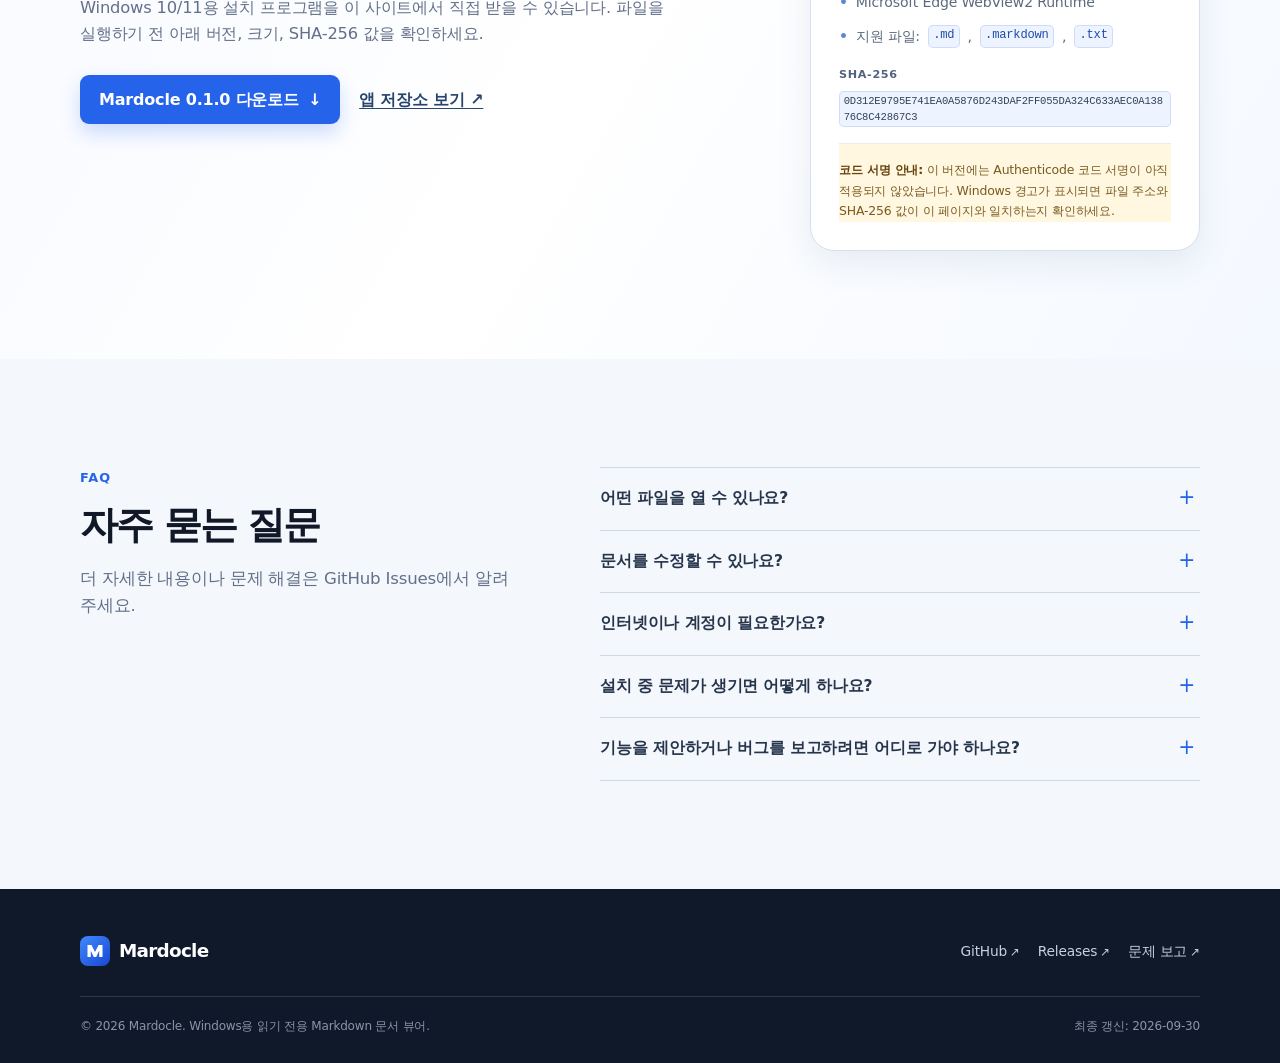
==== commit 452eeda3: "Add direct installer download" ====
--- a/index.html
+++ b/index.html
@@ -42,7 +42,7 @@
           <h1>Markdown 문서를,<br>편집기 없이 편안하게 읽으세요.</h1>
           <p class="hero-lead">Mardocle은 로컬 <code>.md</code>, <code>.markdown</code>, <code>.txt</code> 파일을 빠르게 열어 목차·검색·테마로 읽을 수 있는 가벼운 읽기 전용 뷰어입니다.</p>
           <div class="hero-actions">
-            <a class="button button-primary" href="#download">설치 안내 보기 <span aria-hidden="true">↓</span></a>
+            <a class="button button-primary" href="/downloads/MardocleSetup-0.1.0.exe">Mardocle 0.1.0 다운로드 <span aria-hidden="true">↓</span></a>
             <a class="text-link" href="https://github.com/dpnzdy/mardocle" target="_blank" rel="noopener noreferrer">소스 코드 보기 <span aria-hidden="true">↗</span></a>
           </div>
           <ul class="hero-notes" aria-label="제품 요약">
@@ -175,22 +175,26 @@
       <div class="container download-grid">
         <div>
           <p class="section-kicker">공식 배포</p>
-          <h2>설치 파일은 GitHub Releases에서 제공합니다.</h2>
-          <p class="download-copy">Mardocle은 Windows 10/11용 설치 프로그램으로 배포할 예정입니다. 설치 파일과 변경 사항은 앱의 공식 GitHub Releases에서 확인할 수 있습니다.</p>
+          <h2>Mardocle을 바로 다운로드하세요.</h2>
+          <p class="download-copy">Windows 10/11용 설치 프로그램을 이 사이트에서 직접 받을 수 있습니다. 파일을 실행하기 전 아래 버전, 크기, SHA-256 값을 확인하세요.</p>
           <div class="download-actions">
-            <a class="button button-primary" href="https://github.com/dpnzdy/mardocle/releases" target="_blank" rel="noopener noreferrer">Releases 열기 <span aria-hidden="true">↗</span></a>
+            <a class="button button-primary" href="/downloads/MardocleSetup-0.1.0.exe">Mardocle 0.1.0 다운로드 <span aria-hidden="true">↓</span></a>
             <a class="text-link" href="https://github.com/dpnzdy/mardocle" target="_blank" rel="noopener noreferrer">앱 저장소 보기 <span aria-hidden="true">↗</span></a>
           </div>
         </div>
         <aside class="install-card" aria-label="설치 전 확인 사항">
-          <div class="install-card-top"><span class="status-pill"><span aria-hidden="true"></span> 출시 준비 중</span></div>
-          <h3>설치 전 확인하세요</h3>
+          <div class="install-card-top"><span class="status-pill status-ready"><span aria-hidden="true"></span> 0.1.0 배포 중</span></div>
+          <h3>다운로드 파일 확인</h3>
           <ul>
+            <li><span aria-hidden="true">•</span> <code>MardocleSetup-0.1.0.exe</code></li>
+            <li><span aria-hidden="true">•</span> 파일 크기: 13.51 MiB</li>
             <li><span aria-hidden="true">•</span> Windows 10 또는 Windows 11</li>
             <li><span aria-hidden="true">•</span> Microsoft Edge WebView2 Runtime</li>
             <li><span aria-hidden="true">•</span> 지원 파일: <code>.md</code>, <code>.markdown</code>, <code>.txt</code></li>
           </ul>
-          <p>최초 공식 설치 파일이 게시되면 이 페이지의 버튼이 최신 릴리스로 안내합니다.</p>
+          <p class="checksum-label">SHA-256</p>
+          <code class="checksum">0D312E9795E741EA0A5876D243DAF2FF055DA324C633AEC0A13876C8C42867C3</code>
+          <p class="signature-note"><strong>코드 서명 안내:</strong> 이 버전에는 Authenticode 코드 서명이 아직 적용되지 않았습니다. Windows 경고가 표시되면 파일 주소와 SHA-256 값이 이 페이지와 일치하는지 확인하세요.</p>
         </aside>
       </div>
     </section>
--- a/styles.css
+++ b/styles.css
@@ -159,11 +159,17 @@
 .install-card-top { margin-bottom: 21px; }
 .status-pill { display: inline-flex; align-items: center; gap: 7px; padding: 4px 9px; border-radius: 999px; color: #675323; background: #fff6d9; font-size: .72rem; font-weight: 750; }
 .status-pill span { width: 6px; height: 6px; border-radius: 50%; background: #e7a715; }
+.status-pill.status-ready { color: #155c43; background: #dcfce7; }
+.status-pill.status-ready span { background: #16a34a; }
 .install-card h3 { margin-bottom: 17px; font-size: 1.16rem; }
 .install-card ul { display: grid; gap: 10px; margin: 0; padding: 0; color: #5c6a7f; list-style: none; font-size: .88rem; }
 .install-card li { display: flex; align-items: flex-start; gap: 8px; }
 .install-card li > span { color: #5c87d7; font-weight: 800; }
 .install-card p { margin: 19px 0 0; padding-top: 16px; border-top: 1px solid #e7edf5; color: #7a8699; font-size: .78rem; }
+.install-card .checksum-label { margin: 18px 0 6px; padding: 0; border: 0; color: #52647d; font-size: .7rem; font-weight: 800; letter-spacing: .06em; }
+.install-card .checksum { display: block; overflow-wrap: anywhere; color: #32425a; font-size: .66rem; line-height: 1.55; }
+.install-card .signature-note { margin-top: 16px; color: #7a5a20; background: #fff7df; }
+.signature-note strong { color: #67430d; }
 
 .faq-layout { display: grid; grid-template-columns: .85fr 1.15fr; gap: 77px; }
 .faq-list { border-top: 1px solid #cfd9e6; }
@@ -274,7 +280,12 @@
   .feature-grid { border-color: #344255; background: #344255; }
   .section-download { background: linear-gradient(120deg, #111c2d, #101827 48%, #172335); }
   .status-pill { color: #ffe7a3; background: #48380e; }
+  .status-pill.status-ready { color: #b9f6cc; background: #16422f; }
   .install-card p { border-color: #344255; color: #a6b4c7; }
+  .install-card .checksum-label { color: #b7c5d7; }
+  .install-card .checksum { color: #d3dfed; }
+  .install-card .signature-note { color: #f1d495; background: #44320e; }
+  .signature-note strong { color: #ffdf9a; }
   .faq-list, details { border-color: #39475a; }
   summary { color: #dce6f4; }
   .section-soft { background: var(--soft); }
